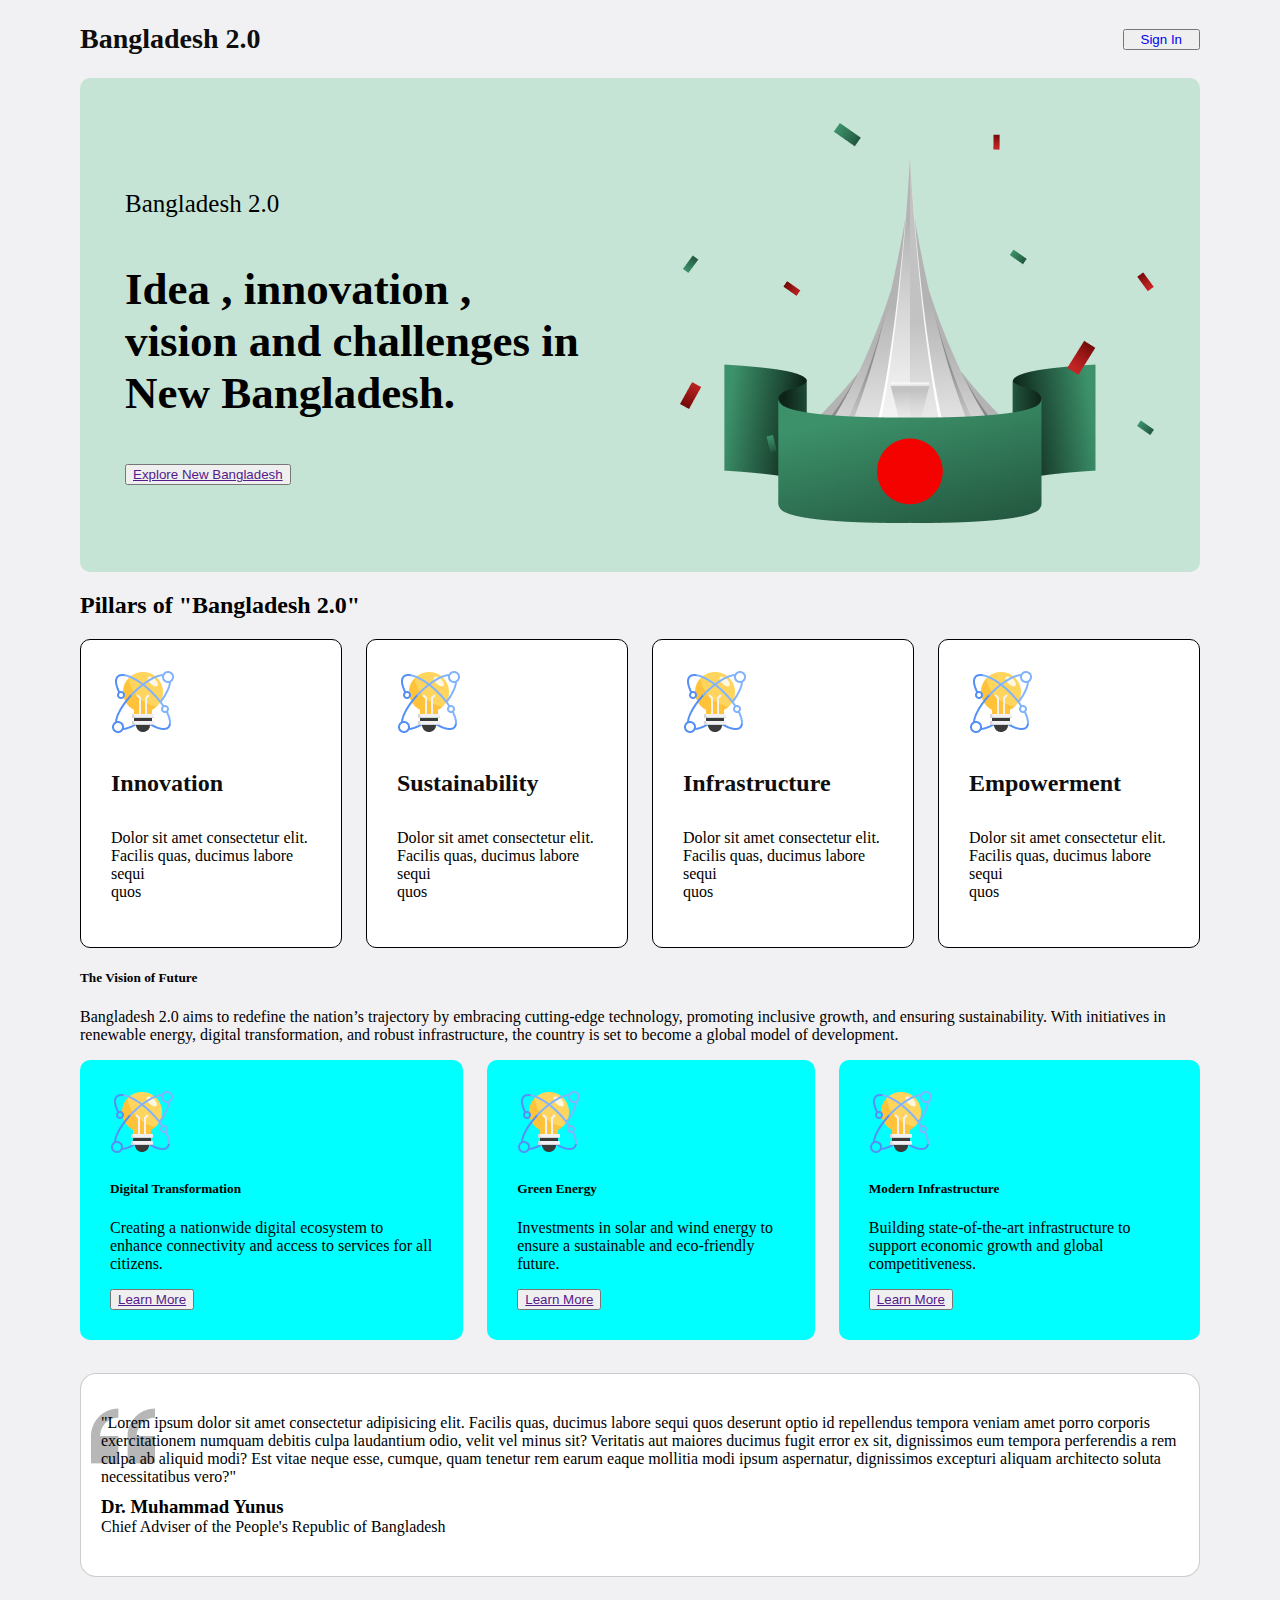
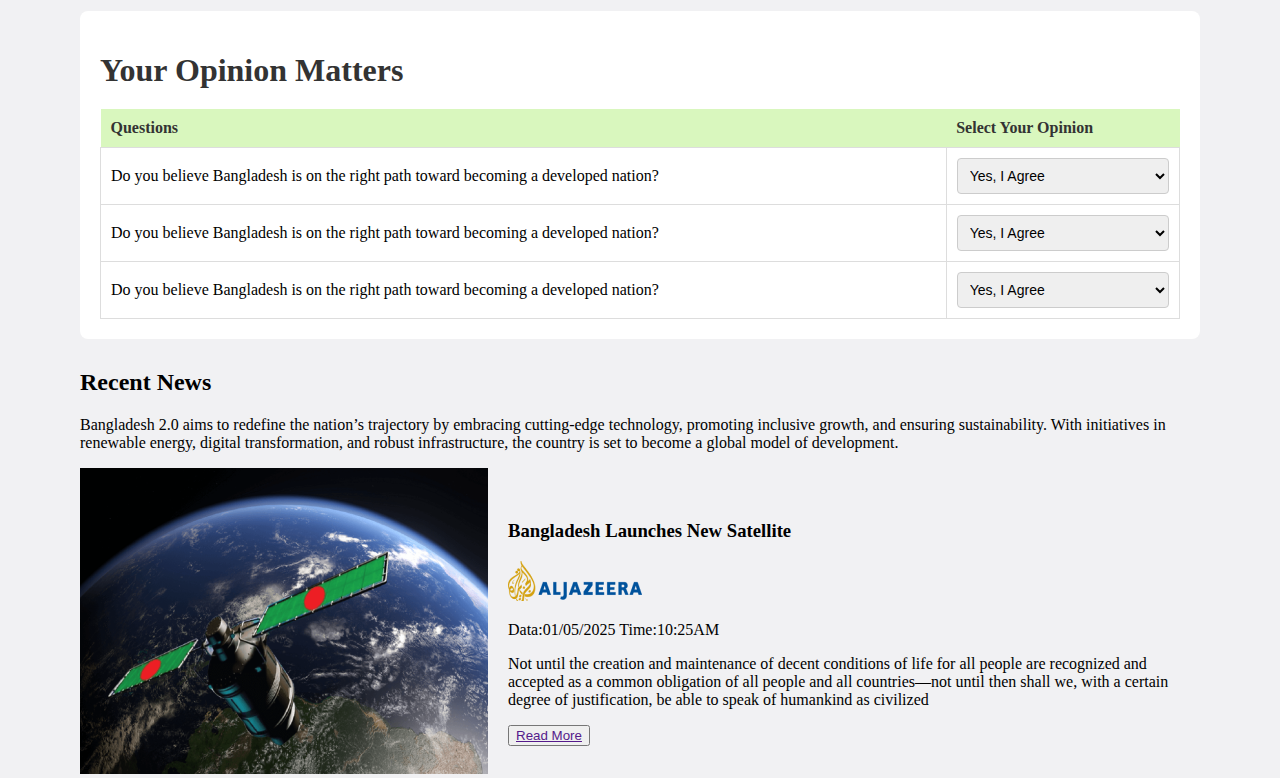
==== indes.html @ 37d8f8c0 "first commit" ====
<!DOCTYPE html>
<html lang="en">

<head>
    <meta charset="UTF-8">
    <meta name="viewport" content="width=device-width, initial-scale=1.0">
    <title>assignment-1</title>
    <link rel="stylesheet" href="style/style.css">
</head>

<body>
    <header>
        <H2 class="title">Bangladesh 2.0</H2>
        <button class="sign"><a href="#">Sign In</a></button>
    </header>
    <main>



        <section class="hero">
            <div class="div1">
                <p class="hero-header">Bangladesh 2.0</p>
                <h3>Idea , innovation , <br>
                    vision and challenges in <br> New Bangladesh.</h3>
                <button><a href="">Explore New Bangladesh</a></button>

            </div class="div2">




            <div>
                <img class="hero-img" src="image/hero.png" alt="">
            </div>

        </section>
        <section>





            <h2>Pillars of "Bangladesh 2.0"</h2>
            <div class="skills-container">
                <div class="skills">
                    <img src="image/card-icon.png" alt="">
                    <h4 class="skills-title">Innovation</h4>
                    <p class="skills-descrit">Dolor sit amet consectetur elit. Facilis quas, ducimus labore sequi
                        <br>quos
                    </p>
                </div>
                <div class="skills">
                    <img src="image/card-icon.png" alt="">
                    <h4 class="skills-title">Sustainability</h4>
                    <p class="skills-descrit">Dolor sit amet consectetur elit. Facilis quas, ducimus labore sequi
                        <br>quos
                    </p>
                </div>
                <div class="skills">
                    <img src="image/card-icon.png" alt="">
                    <h4 class="skills-title">Infrastructure</h4>
                    <p class="skills-descrit">Dolor sit amet consectetur elit. Facilis quas, ducimus labore sequi
                        <br>quos
                    </p>
                </div>
                <div class="skills">
                    <img src="image/card-icon.png" alt="">
                    <h4 class="skills-title">Empowerment</h4>
                    <p class="skills-descrit">Dolor sit amet consectetur elit. Facilis quas, ducimus labore sequi
                        <br>quos
                    </p>
                </div>
            </div>
            </div>
            <div>
                <div>
                    <h5>The Vision of Future</h5>
                    <p>Bangladesh 2.0 aims to redefine the nation’s trajectory by embracing cutting-edge technology,
                        promoting inclusive growth, and ensuring sustainability. With initiatives in renewable energy,
                        digital transformation, and robust infrastructure, the country is set to become a global model
                        of development.</p>
                </div>
                <div class="fast-container">
                    <div class="box">
                        <img src="image/card-icon.png" alt="">
                        <h5>Digital Transformation</h5>
                        <p>Creating a nationwide digital ecosystem to enhance connectivity and access to services for
                            all citizens.</p>
                        <button><a href="">Learn More</a></button>
                    </div>
                    <div class="box">
                        <img src="image/card-icon.png" alt="">
                        <h5>Green Energy</h5>
                        <p>Investments in solar and wind energy to ensure a sustainable and eco-friendly future.</p>
                        <button><a href="">Learn More</a></button>
                    </div>
                    <div class="box">
                        <img src="image/card-icon.png" alt="">
                        <h5>Modern Infrastructure</h5>
                        <p>Building state-of-the-art infrastructure to support economic growth and global
                            competitiveness.</p>
                        <button><a href="">Learn More</a></button>
                    </div>
                </div>
            </div>

            <div class="main-testimonial">
                <div class="testimonial-section">
                
                    <p>"Lorem ipsum dolor sit amet consectetur adipisicing elit. Facilis quas, ducimus labore sequi quos
                        deserunt optio id repellendus tempora veniam amet porro corporis exercitationem numquam debitis
                        culpa laudantium odio, velit vel minus sit? Veritatis aut maiores ducimus fugit error ex sit,
                        dignissimos eum tempora perferendis a rem culpa ab aliquid modi? Est vitae neque esse, cumque,
                        quam tenetur rem earum eaque mollitia modi ipsum aspernatur, dignissimos excepturi aliquam
                        architecto soluta necessitatibus vero?"</p>

                    <h3>Dr. Muhammad Yunus</h3>
                    <p>Chief Adviser of the People's Republic of Bangladesh</p>
                
            </div>
            </div>

          


            <div class="container-table">
                <h1>Your Opinion Matters</h1>
                <table class="opinion-table">
                    <thead>
                        <tr>
                            <th>Questions</th>
                            <th>Select Your Opinion</th>
                        </tr>
                    </thead>
                    <tbody>
                        <tr>
                            <td>Do you believe Bangladesh is on the right path toward becoming a developed nation?</td>
                            <td>
                                <select>
                                    <option value="agree">Yes, I Agree</option>
                                    
                                </select>
                            </td>
                        </tr>
                        <tr>
                            <td>Do you believe Bangladesh is on the right path toward becoming a developed nation?</td>
                            <td>
                                <select>
                                    <option value="agree">Yes, I Agree</option>
                                </select>
                            </td>
                        </tr>
                        <tr>
                            <td>Do you believe Bangladesh is on the right path toward becoming a developed nation?</td>
                            <td>
                                <select>
                                    <option value="agree">Yes, I Agree</option>
                                </select>
                            </td>
                        </tr>
                    </tbody>
                </table>
            </div>






            <section class="en-container">
                <div class="one">
                    <div class="two">
                        <h2>Recent News</h2>
                        <p>Bangladesh 2.0 aims to redefine the nation’s trajectory by embracing cutting-edge technology,
                            promoting inclusive growth, and ensuring sustainability. With initiatives in renewable
                            energy, digital transformation, and robust infrastructure, the country is set to become a
                            global model of development.</p>
                    </div>
                    <div class="main-three">


                        <div class="three">
                            <img src="image/satelite.png" alt="">
                        </div>


                        <div class="four">
                            <h3>Bangladesh Launches New Satellite</h3>
                            <img src="image/al-jazeera.png" alt="">
                            <p>Data:01/05/2025 Time:10:25AM</p>
                            <p>Not until the creation and maintenance of decent conditions of life for all people are
                                recognized and accepted as a common obligation of all people and all countries—not until
                                then shall we,
                                with a certain degree of justification, be able to speak of humankind as civilized</p>
                            <button><a href="">Read More</a></button>
                        </div>


                    </div>
            </section>
    </main>

</body>

</html>
---- style/style.css ----
body{
    margin: 0px;
    padding: 0px 80px;
    background-color: #F1F1F3;
    
}
header .title{
    font-size: 28px;
    font-weight: bold;
    color: #0E0E0E;

}
header{
    display: flex;
    justify-content: space-between;
    align-items: center;
}

.Sign{
    border: 1px solid #006A50;
    border-radius: 5px;
}

.sign a{
    text-decoration: none;
    padding: 10px;
}
.hero{
    display: flex;
    justify-content: space-between;
    align-items: center;
    background-color: #C6E4D6;
    gap: 30px;
    border-radius: 10px;
    padding: 45px;
}




.div1 p {
    font-size: 25px !important;
    
}

.div1 h3{

    font-size: 45px;
    
}

.skills-container{
    display: flex;
    gap: 24px;
    
}

.skills{
    padding: 30px;
    background-color: #ffffff;
    border: 1px solid;
    border-radius: 10px;
}
.skills-title{
    font-weight: bold;
    font-size: 24px;
    color: #0E0E0E;
}


.fast-container{
    display: flex;
    gap: 24px;
}
.box{
    padding: 30px;
    background-color: aqua;
    border-radius: 10px;
}

.fast-container{
    display: flex;
    gap: 24px;
    
}

.main-three{
    display: flex;
    justify-content: space-between;
    align-items: center;
    gap: 20px;
}


.testimonial-section{
    background-image: url(/image/quote-bg.png);
    background-repeat: no-repeat;
    background-position: top left;
    padding: 10px;
   
    
}

.main-testimonial{
    padding: 30px 10px;
    background-color: white;
    margin: 3% 0px;
    border-radius: 16px;
    border: 1px solid rgba(128, 128, 128, 0.397);
    
}

.testimonial-section h3{
    margin: 0px;
    padding-top: 10px;
}
.testimonial-section p {
    margin: 0px;
}

.main-group{
    display: flex;
    justify-content: space-between;
    align-items: center;
    background-color: aqua;
}

.alpha-group{

    border: 1px solid rgba(31, 29, 29, 0.192);
    display: flex;
    justify-content: space-between;
    align-items: center;
    padding: 5px 3px;
}

.table-column{
    display: flex;
    
}






.container-table {
    margin: 30px auto;
    background: #ffffff;
    padding: 20px;
    border-radius: 8px;
    margin: 10px 0p
    
}

.container-table h1 {
    color: #333333;
    margin-bottom: 20px;
}

.opinion-table {
    width: 100%;
    border-collapse: collapse;
}

.opinion-table th {
    background-color: #d9f7be;
    text-align: left;
    padding: 10px;
    font-size: 16px;
    color: #333;
}

.opinion-table td {
    padding: 10px;
    border: 1px solid #ddd;
    vertical-align: middle;
}

.opinion-table td select {
    width: 100%;
    padding: 8px;
    border: 1px solid #ccc;
    border-radius: 4px;
    font-size: 14px;
}
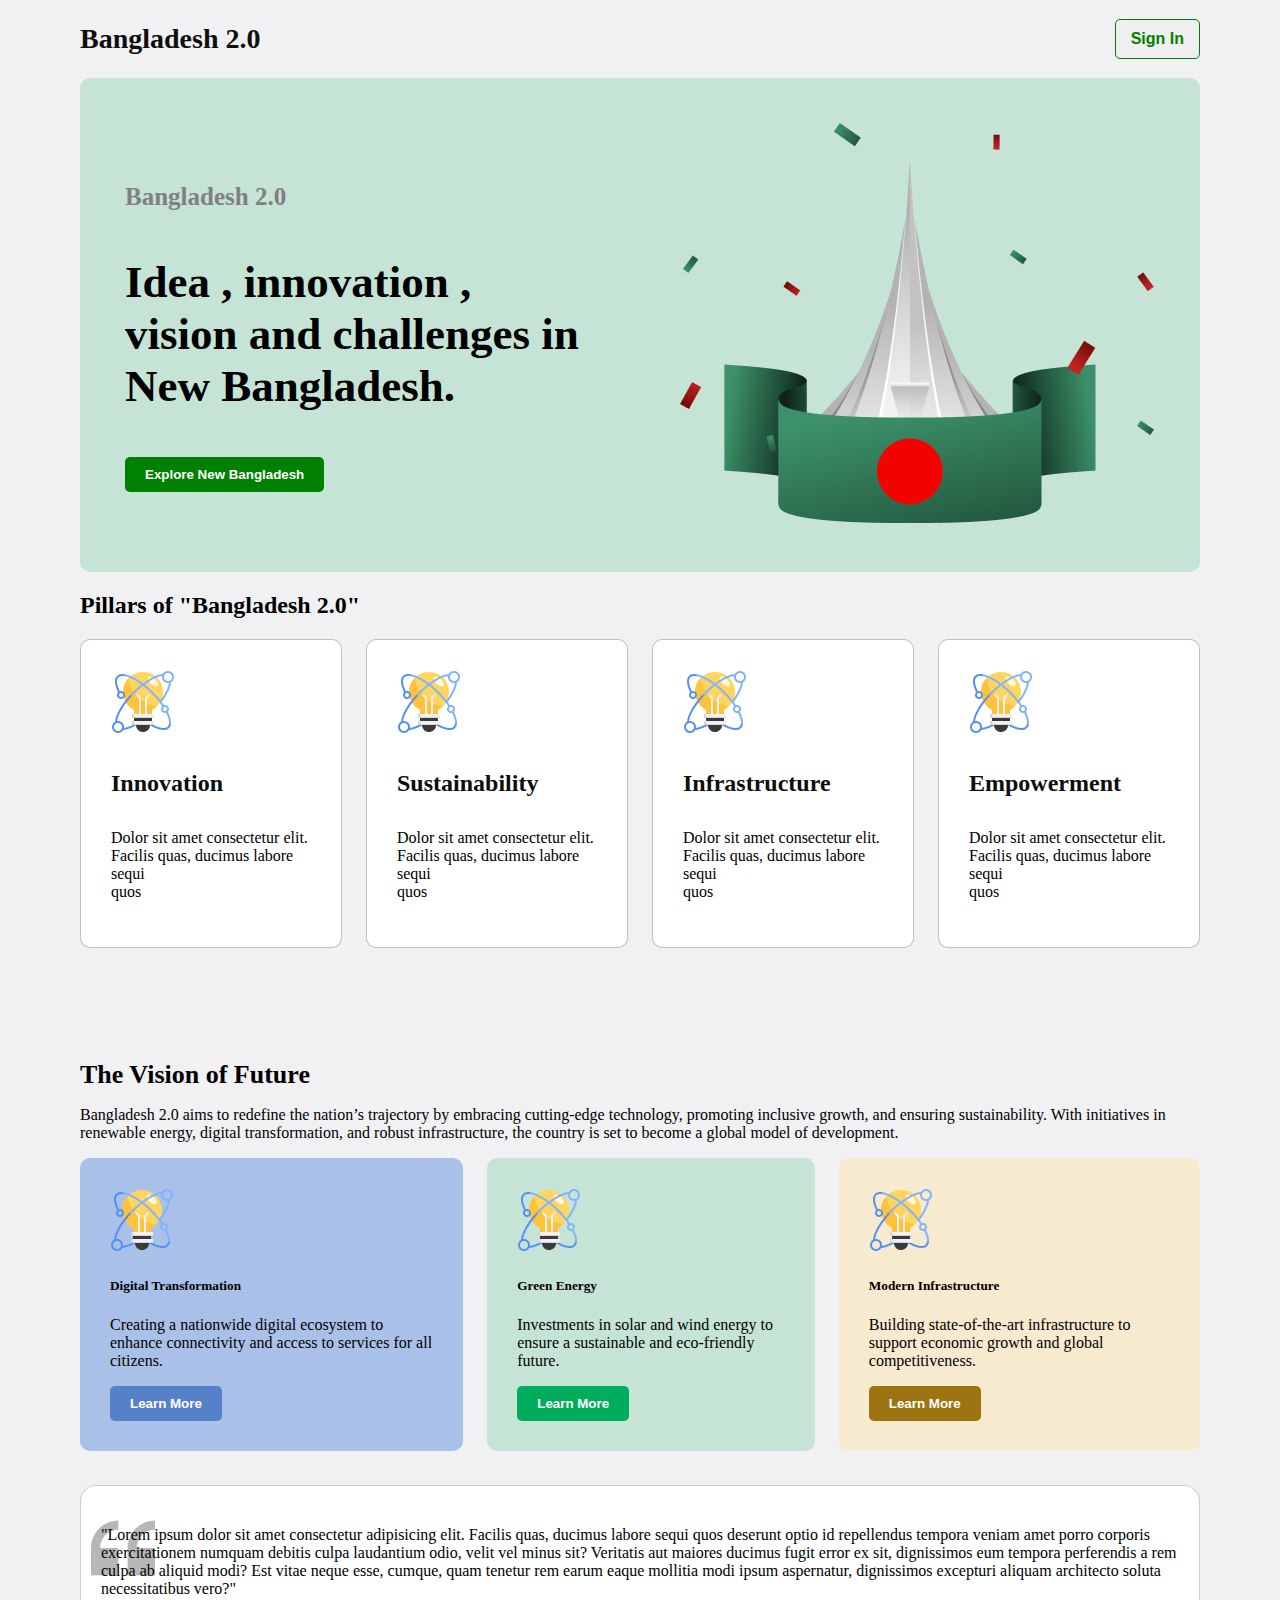
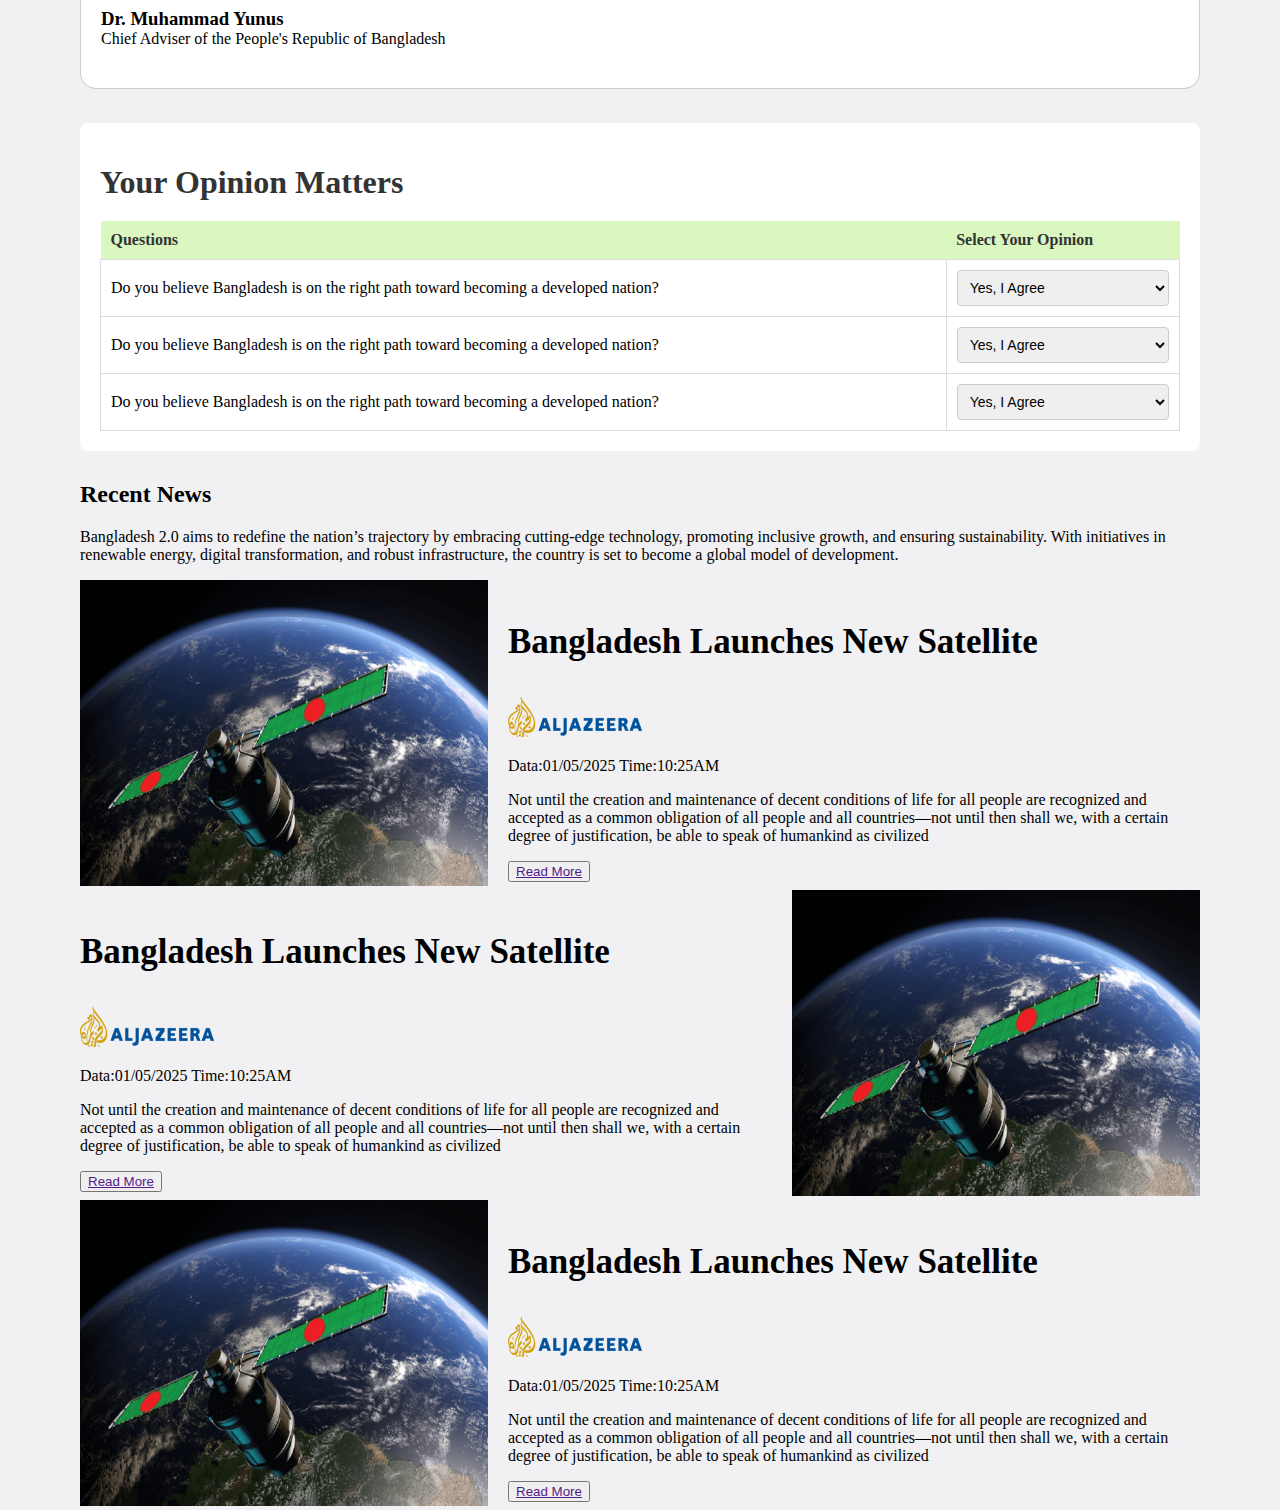
==== commit f8916ee2: "basic update" ====
--- a/indes.html
+++ b/indes.html
@@ -9,10 +9,12 @@
 </head>
 
 <body>
+
     <header>
         <H2 class="title">Bangladesh 2.0</H2>
-        <button class="sign"><a href="#">Sign In</a></button>
-    </header>
+        <button  class="sign" ><a href="#">Sign In</a></button>
+    </header> 
+
     <main>
 
 
@@ -22,7 +24,7 @@
                 <p class="hero-header">Bangladesh 2.0</p>
                 <h3>Idea , innovation , <br>
                     vision and challenges in <br> New Bangladesh.</h3>
-                <button><a href="">Explore New Bangladesh</a></button>
+                <button class="btn-hero"><a href="">Explore New Bangladesh</a></button>
 
             </div class="div2">
 
@@ -74,32 +76,32 @@
             </div>
             <div>
                 <div>
-                    <h5>The Vision of Future</h5>
+                    <h5 class="vision">The Vision of Future</h5>
                     <p>Bangladesh 2.0 aims to redefine the nation’s trajectory by embracing cutting-edge technology,
                         promoting inclusive growth, and ensuring sustainability. With initiatives in renewable energy,
                         digital transformation, and robust infrastructure, the country is set to become a global model
                         of development.</p>
                 </div>
                 <div class="fast-container">
-                    <div class="box">
+                    <div class="box1">
                         <img src="image/card-icon.png" alt="">
                         <h5>Digital Transformation</h5>
                         <p>Creating a nationwide digital ecosystem to enhance connectivity and access to services for
                             all citizens.</p>
-                        <button><a href="">Learn More</a></button>
-                    </div>
-                    <div class="box">
+                        <button class="btn-vision"  ><a href="">Learn More</a></button>
+                    </div>
+                    <div class="box2">
                         <img src="image/card-icon.png" alt="">
                         <h5>Green Energy</h5>
                         <p>Investments in solar and wind energy to ensure a sustainable and eco-friendly future.</p>
-                        <button><a href="">Learn More</a></button>
-                    </div>
-                    <div class="box">
+                        <button class="btn-vision1"  ><a href="">Learn More</a></button>
+                    </div>
+                    <div class="box3">
                         <img src="image/card-icon.png" alt="">
                         <h5>Modern Infrastructure</h5>
                         <p>Building state-of-the-art infrastructure to support economic growth and global
                             competitiveness.</p>
-                        <button><a href="">Learn More</a></button>
+                        <button class="btn-vision2"  ><a href="">Learn More</a></button>
                     </div>
                 </div>
             </div>
@@ -175,15 +177,30 @@
                             promoting inclusive growth, and ensuring sustainability. With initiatives in renewable
                             energy, digital transformation, and robust infrastructure, the country is set to become a
                             global model of development.</p>
-                    </div>
+                </div>
+
+
                     <div class="main-three">
-
 
                         <div class="three">
                             <img src="image/satelite.png" alt="">
                         </div>
 
-
+                        <div class="four">
+                            <h3>Bangladesh Launches New Satellite</h3>
+                            <img class="bg-news" src="image/al-jazeera.png" alt="">
+                            <p>Data:01/05/2025 Time:10:25AM</p>
+                            <p>Not until the creation and maintenance of decent conditions of life for all people are
+                                recognized and accepted as a common obligation of all people and all countries—not until
+                                then shall we,
+                                with a certain degree of justification, be able to speak of humankind as civilized</p>
+                            <button><a href="">Read More</a></button>
+                        </div>
+                    </div>
+
+
+                    <div class="main-three">
+                        
                         <div class="four">
                             <h3>Bangladesh Launches New Satellite</h3>
                             <img src="image/al-jazeera.png" alt="">
@@ -195,8 +212,37 @@
                             <button><a href="">Read More</a></button>
                         </div>
 
-
-                    </div>
+                        <div class="three">
+                            <img src="image/satelite.png" alt="">
+                        </div>
+
+                        
+                    </div>
+
+                    <div class="main-three">
+                        
+                        
+                        
+                        <div class="three">
+                            <img src="image/satelite.png" alt="">
+                        </div>
+
+                        <div class="four">
+                            <h3>Bangladesh Launches New Satellite</h3>
+                            <img src="image/al-jazeera.png" alt="">
+                            <p>Data:01/05/2025 Time:10:25AM</p>
+                            <p>Not until the creation and maintenance of decent conditions of life for all people are
+                                recognized and accepted as a common obligation of all people and all countries—not until
+                                then shall we,
+                                with a certain degree of justification, be able to speak of humankind as civilized</p>
+                            <button><a href="">Read More</a></button>
+                        </div>
+
+                        
+                    </div>
+
+
+
             </section>
     </main>
 
--- a/style/style.css
+++ b/style/style.css
@@ -16,15 +16,22 @@
     align-items: center;
 }
 
-.Sign{
-    border: 1px solid #006A50;
-    border-radius: 5px;
-}
-
-.sign a{
-    text-decoration: none;
-    padding: 10px;
-}
+header button {
+
+    padding: 10px 15px;
+    font-size: 16px ;
+    border: 1.5px solid green ;
+   border-radius: 5px;
+    
+}
+
+header button a {
+    text-decoration: none ;
+    color: green;
+    font-weight: 600;
+}
+
+
 .hero{
     display: flex;
     justify-content: space-between;
@@ -40,9 +47,26 @@
 
 .div1 p {
     font-size: 25px !important;
-    
-}
-
+    color: gray;
+    font-weight: 700;
+    
+}
+
+
+.btn-hero{
+    padding: 10px 20px;
+    background-color: green;
+    color: white;
+    border:none;
+    border-radius: 5px;
+}
+
+
+.btn-hero a{
+    color: white;
+    text-decoration: none ;
+    font-weight: 600;
+}
 .div1 h3{
 
     font-size: 45px;
@@ -58,7 +82,7 @@
 .skills{
     padding: 30px;
     background-color: #ffffff;
-    border: 1px solid;
+    border: 1px solid rgba(40, 37, 37, 0.29);
     border-radius: 10px;
 }
 .skills-title{
@@ -72,9 +96,20 @@
     display: flex;
     gap: 24px;
 }
-.box{
-    padding: 30px;
-    background-color: aqua;
+
+.box1{
+    padding: 30px;
+    background-color: #6995df86;
+    border-radius: 10px;
+}
+.box2{
+    padding: 30px;
+    background-color: #C6E4D6;
+    border-radius: 10px;
+}
+.box3{
+    padding: 30px;
+    background-color: #f7ebcf;
     border-radius: 10px;
 }
 
@@ -84,6 +119,48 @@
     
 }
 
+.btn-vision{
+    padding: 10px 20px;
+    border-radius: 5px;
+    border:none;
+    background-color: #0c46a986;
+}
+
+.btn-vision1{
+    padding: 10px 20px;
+    border-radius: 5px;
+    border:none;
+    background-color: #00ad5c;
+    
+}
+
+.btn-vision2{
+    padding: 10px 20px;
+    border-radius: 5px;
+    border:none;
+    background-color: #9e7412;
+}
+
+
+.btn-vision  a{
+    text-decoration: none ;
+    font-weight: 600;
+    color: white;
+}
+
+.btn-vision1  a{
+    text-decoration: none ;
+    font-weight: 600;
+    color: white;
+}
+
+
+.btn-vision2  a{
+    text-decoration: none ;
+    font-weight: 600;
+    color: white;
+}
+
 .main-three{
     display: flex;
     justify-content: space-between;
@@ -91,6 +168,11 @@
     gap: 20px;
 }
 
+.vision{
+    font-size: 26px;
+    margin: 0px;
+    padding-top: 10%;
+}
 
 .testimonial-section{
     background-image: url(/image/quote-bg.png);
@@ -188,3 +270,11 @@
 
 
 
+.four h3 {
+    font-size:35px;
+    font-weight: 600;
+}
+
+.bg-news img{
+    border-radius: 10px;
+}